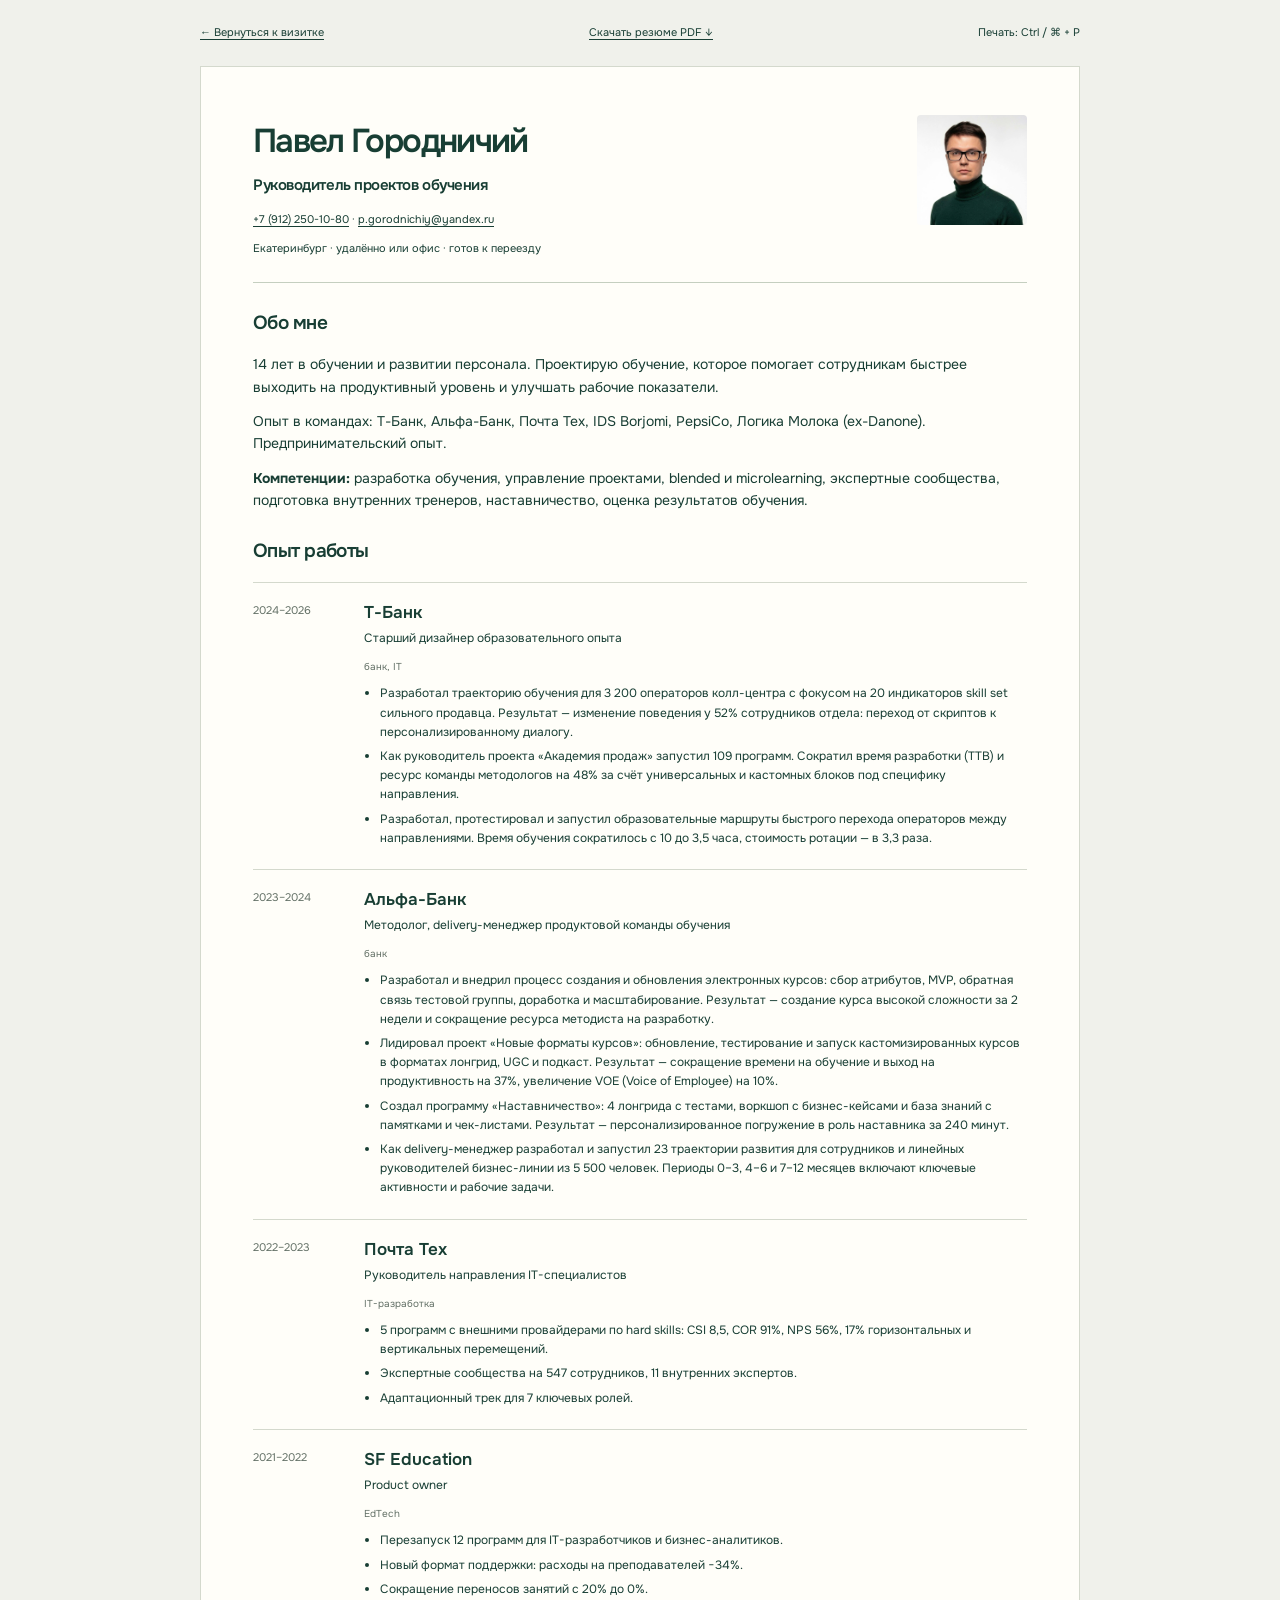
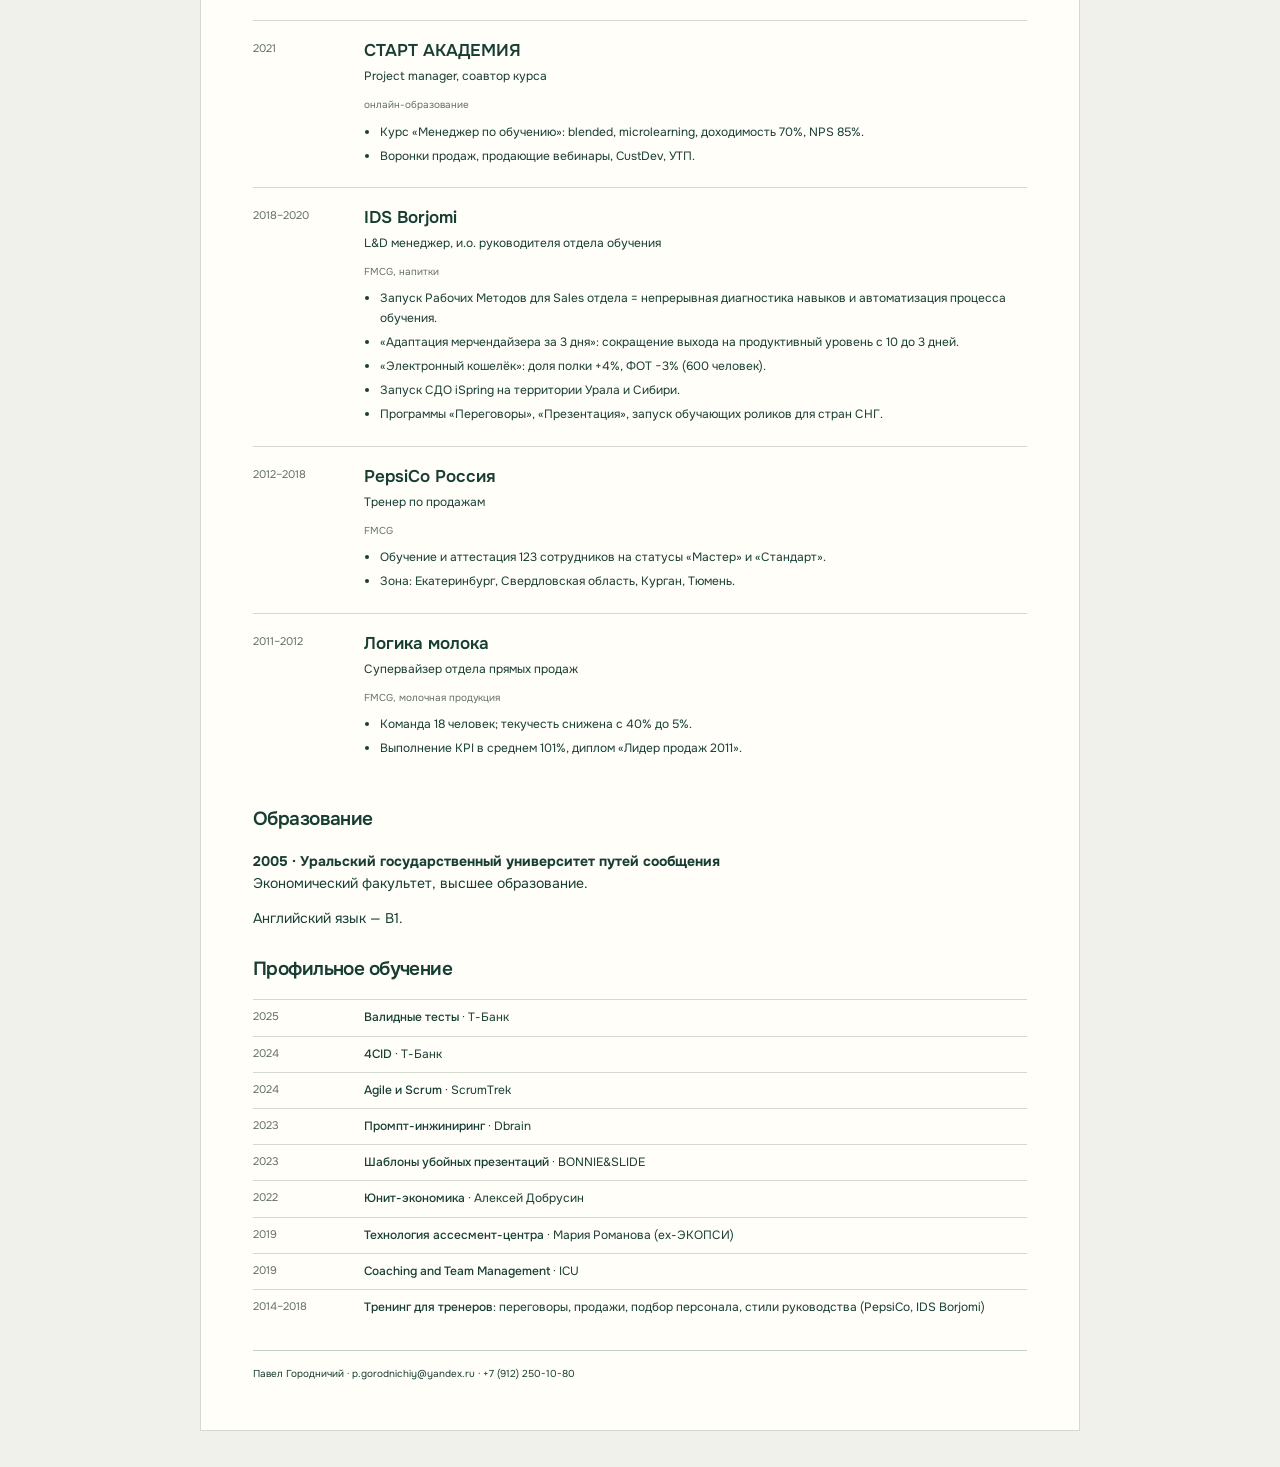
==== resume.html @ d32f5f25 "Publish Pavel Gorodnichiy portfolio" ====
<!doctype html><html lang="ru"><head><meta charset="utf-8"><meta name="viewport" content="width=device-width, initial-scale=1"><title>Резюме — Павел Городничий</title><link rel="icon" href="favicon.svg"><link rel="stylesheet" href="resume.css"></head><body>
<div class="toolbar"><a href="./">← Вернуться к визитке</a><a href="pavel-gorodnichiy-resume.pdf" download="Павел_Городничий_резюме.pdf">Скачать резюме PDF ↓</a><span>Печать: Ctrl / ⌘ + P</span></div>
<main><header><div><h1>Павел Городничий</h1><h2>Руководитель проектов обучения</h2><p class="contact"><a href="tel:+79122501080">+7 (912) 250-10-80</a> · <a href="mailto:p.gorodnichiy@yandex.ru">p.gorodnichiy@yandex.ru</a></p><p>Екатеринбург · удалённо или офис · готов к переезду</p></div><img src="photo.jpg" alt="Павел Городничий" width="110" height="110"></header>
<section><h2>Обо мне</h2><p>14 лет в обучении и развитии персонала. Проектирую обучение, которое помогает сотрудникам быстрее выходить на продуктивный уровень и улучшать рабочие показатели.</p><p>Опыт в командах: Т-Банк, Альфа-Банк, Почта Тех, IDS Borjomi, PepsiCo, Логика Молока (ex-Danone). Предпринимательский опыт.</p><p><strong>Компетенции:</strong> разработка обучения, управление проектами, blended и microlearning, экспертные сообщества, подготовка внутренних тренеров, наставничество, оценка результатов обучения.</p></section>
<section><h2>Опыт работы</h2><article class="career-item">
      <div class="career-head"><span class="career-date">2024–2026</span><span class="career-heading"><span class="company">Т-Банк</span><span class="career-role">Старший дизайнер образовательного опыта</span></span></div>
      <div class="career-content"><span class="sector">банк, IT</span><ul><li>Разработал траекторию обучения для 3 200 операторов колл-центра с фокусом на 20 индикаторов skill set сильного продавца. Результат — изменение поведения у 52% сотрудников отдела: переход от скриптов к персонализированному диалогу.</li>
<li>Как руководитель проекта «Академия продаж» запустил 109 программ. Сократил время разработки (TTB) и ресурс команды методологов на 48% за счёт универсальных и кастомных блоков под специфику направления.</li>
<li>Разработал, протестировал и запустил образовательные маршруты быстрого перехода операторов между направлениями. Время обучения сократилось с 10 до 3,5 часа, стоимость ротации — в 3,3 раза.</li></ul></div>
    </article>
<article class="career-item">
      <div class="career-head"><span class="career-date">2023–2024</span><span class="career-heading"><span class="company">Альфа-Банк</span><span class="career-role">Методолог, delivery-менеджер продуктовой команды обучения</span></span></div>
      <div class="career-content"><span class="sector">банк</span><ul><li>Разработал и внедрил процесс создания и обновления электронных курсов: сбор атрибутов, MVP, обратная связь тестовой группы, доработка и масштабирование. Результат — создание курса высокой сложности за 2 недели и сокращение ресурса методиста на разработку.</li>
<li>Лидировал проект «Новые форматы курсов»: обновление, тестирование и запуск кастомизированных курсов в форматах лонгрид, UGC и подкаст. Результат — сокращение времени на обучение и выход на продуктивность на 37%, увеличение VOE (Voice of Employee) на 10%.</li>
<li>Создал программу «Наставничество»: 4 лонгрида с тестами, воркшоп с бизнес-кейсами и база знаний с памятками и чек-листами. Результат — персонализированное погружение в роль наставника за 240 минут.</li>
<li>Как delivery-менеджер разработал и запустил 23 траектории развития для сотрудников и линейных руководителей бизнес-линии из 5 500 человек. Периоды 0–3, 4–6 и 7–12 месяцев включают ключевые активности и рабочие задачи.</li></ul></div>
    </article>
<article class="career-item">
      <div class="career-head"><span class="career-date">2022–2023</span><span class="career-heading"><span class="company">Почта Тех</span><span class="career-role">Руководитель направления IT-специалистов</span></span></div>
      <div class="career-content"><span class="sector">IT-разработка</span><ul><li>5 программ с внешними провайдерами по hard skills: CSI 8,5, COR 91%, NPS 56%, 17% горизонтальных и вертикальных перемещений.</li>
                    <li>Экспертные сообщества на 547 сотрудников, 11 внутренних экспертов.</li>
                    <li>Адаптационный трек для 7 ключевых ролей.</li></ul></div>
    </article>
<article class="career-item">
      <div class="career-head"><span class="career-date">2021–2022</span><span class="career-heading"><span class="company">SF Education</span><span class="career-role">Product owner</span></span></div>
      <div class="career-content"><span class="sector">EdTech</span><ul><li>Перезапуск 12 программ для IT-разработчиков и бизнес-аналитиков.</li>
                    <li>Новый формат поддержки: расходы на преподавателей −34%.</li>
                    <li>Сокращение переносов занятий с 20% до 0%.</li></ul></div>
    </article>
<article class="career-item">
      <div class="career-head"><span class="career-date">2021</span><span class="career-heading"><span class="company">СТАРТ АКАДЕМИЯ</span><span class="career-role">Project manager, соавтор курса</span></span></div>
      <div class="career-content"><span class="sector">онлайн-образование</span><ul><li>Курс «Менеджер по обучению»: blended, microlearning, доходимость 70%, NPS 85%.</li>
                    <li>Воронки продаж, продающие вебинары, CustDev, УТП.</li></ul></div>
    </article>
<article class="career-item">
      <div class="career-head"><span class="career-date">2018–2020</span><span class="career-heading"><span class="company">IDS Borjomi</span><span class="career-role">L&amp;D менеджер, и.о. руководителя отдела обучения</span></span></div>
      <div class="career-content"><span class="sector">FMCG, напитки</span><ul><li>Запуск Рабочих Методов для Sales отдела = непрерывная диагностика навыков и автоматизация процесса обучения.</li>
                    <li>«Адаптация мерчендайзера за 3 дня»: сокращение выхода на продуктивный уровень с 10 до 3 дней.</li>
                    <li>«Электронный кошелёк»: доля полки +4%, ФОТ −3% (600 человек).</li>
                    <li>Запуск СДО iSpring на территории Урала и Сибири.</li>
                    <li>Программы «Переговоры», «Презентация», запуск обучающих роликов для стран СНГ.</li></ul></div>
    </article>
<article class="career-item">
      <div class="career-head"><span class="career-date">2012–2018</span><span class="career-heading"><span class="company">PepsiCo Россия</span><span class="career-role">Тренер по продажам</span></span></div>
      <div class="career-content"><span class="sector">FMCG</span><ul><li>Обучение и аттестация 123 сотрудников на статусы «Мастер» и «Стандарт».</li>
                    <li>Зона: Екатеринбург, Свердловская область, Курган, Тюмень.</li></ul></div>
    </article>
<article class="career-item">
      <div class="career-head"><span class="career-date">2011–2012</span><span class="career-heading"><span class="company">Логика молока</span><span class="career-role">Супервайзер отдела прямых продаж</span></span></div>
      <div class="career-content"><span class="sector">FMCG, молочная продукция</span><ul><li>Команда 18 человек; текучесть снижена с 40% до 5%.</li>
                    <li>Выполнение KPI в среднем 101%, диплом «Лидер продаж 2011».</li></ul></div>
    </article></section>
<section><h2>Образование</h2><p><strong>2005 · Уральский государственный университет путей сообщения</strong><br>Экономический факультет, высшее образование.</p><p>Английский язык — B1.</p></section>
<section><h2>Профильное обучение</h2><ul class="training-list"><li><span>2025</span><div><strong>Валидные тесты</strong> · Т-Банк</div></li>
<li><span>2024</span><div><strong>4CID</strong> · Т-Банк</div></li>
<li><span>2024</span><div><strong>Agile и Scrum</strong> · ScrumTrek</div></li>
<li><span>2023</span><div><strong>Промпт-инжиниринг</strong> · Dbrain</div></li>
<li><span>2023</span><div><strong>Шаблоны убойных презентаций</strong> · BONNIE&SLIDE</div></li>
<li><span>2022</span><div><strong>Юнит-экономика</strong> · Алексей Добрусин</div></li>
<li><span>2019</span><div><strong>Технология ассесмент-центра</strong> · Мария Романова (ex-ЭКОПСИ)</div></li>
<li><span>2019</span><div><strong>Coaching and Team Management</strong> · ICU</div></li>
<li><span>2014–2018</span><div><strong>Тренинг для тренеров</strong>: переговоры, продажи, подбор персонала, стили руководства (PepsiCo, IDS Borjomi)</div></li></ul></section>
<footer>Павел Городничий · p.gorodnichiy@yandex.ru · +7 (912) 250-10-80</footer></main></body></html>
---- resume.css ----
@font-face{font-family:Onest;font-style:normal;font-weight:100 900;font-display:swap;src:url('onest-cyrillic.woff2') format('woff2');unicode-range:U+0301,U+0400-045F,U+0490-0491,U+04B0-04B1,U+2116}
@font-face{font-family:Onest;font-style:normal;font-weight:100 900;font-display:swap;src:url('onest-latin.woff2') format('woff2')}
*{box-sizing:border-box}body{margin:0;background:#f0f1eb;color:#183e34;font:14px/1.6 Onest,Arial,sans-serif}a{color:inherit;text-underline-offset:3px}h1,h2,p{margin:0}h1{font-size:33px;letter-spacing:-.05em;font-weight:600;line-height:1.15;margin-block:8px 12px}h2{font-size:19px;font-weight:600;letter-spacing:-.03em;margin-bottom:15px}p+p{margin-top:12px}.toolbar{max-width:920px;margin:24px auto;display:flex;justify-content:space-between;gap:18px;font-size:11px;padding-inline:20px}main{max-width:880px;margin:0 auto 36px;padding:48px 52px;background:#fffef9;border:1px solid #d4d9cd}header{display:flex;justify-content:space-between;gap:25px;border-bottom:1px solid #c5cfc0;padding-bottom:24px}header img{width:110px;height:110px;object-fit:cover;border-radius:4px}header h2{font-size:15px;margin-bottom:14px}.eyebrow{font-size:10px;letter-spacing:.13em}.contact,header p{font-size:11px}section{margin-top:25px}.career-item{padding:16px 0;border-top:1px solid #d4d9cd}.career-head{display:grid;grid-template-columns:95px 1fr;gap:16px}.career-date{font-size:11px;padding-top:3px;color:#647167}.career-heading{display:flex;flex-direction:column;gap:3px}.company{font-size:17px;font-weight:600}.career-role{font-size:12px}.career-content{margin:9px 0 0 111px;font-size:12px}.sector{font-size:10px;color:#647167}.career-content ul{padding-left:16px;margin:8px 0 0}.career-content li{margin-bottom:5px}.training-list{list-style:none;padding:0;margin:0}.training-list li{display:grid;grid-template-columns:95px 1fr;gap:16px;padding:8px 0;border-top:1px solid #d4d9cd;font-size:12px}.training-list li>span{font-size:11px;color:#647167}.training-list strong{font-weight:500}footer{border-top:1px solid #c5cfc0;font-size:10px;margin-top:25px;padding-top:15px}
@media(max-width:620px){main{margin:0;padding:25px 20px;border-inline:0}.toolbar{flex-direction:column;margin:18px auto;font-size:10px;gap:7px}header{gap:15px}header img{width:65px;height:65px}h1{font-size:24px}.career-head{grid-template-columns:1fr;gap:4px}.career-content{margin-left:0}.training-list li{grid-template-columns:60px 1fr;gap:14px}}
@media print{@page{size:A4;margin:13mm}body{background:#fff;color:#111;font-size:9pt;line-height:1.5}.toolbar{display:none}main{max-width:none;margin:0;padding:0;border:0;background:white}header{padding-bottom:14pt}header img{height:75pt;width:75pt}h1{font-size:23pt}header h2{font-size:11pt}h2{font-size:14pt;margin-bottom:10pt}section{margin-top:16pt}header p,.contact{font-size:8pt}.career-item{break-inside:avoid;padding-block:10pt}.career-head{grid-template-columns:65pt 1fr;gap:12pt}.career-date{font-size:8pt}.company{font-size:12pt}.career-role{font-size:9pt}.career-content{font-size:9pt;margin:6pt 0 0 77pt}.sector{font-size:7pt}.career-content li{margin-bottom:4pt}.training-list li{font-size:9pt;grid-template-columns:65pt 1fr;gap:12pt;padding-block:5pt;break-inside:avoid}.training-list li>span{font-size:8pt}a{text-decoration:none}footer{font-size:7pt;margin-top:16pt;padding-top:10pt}}
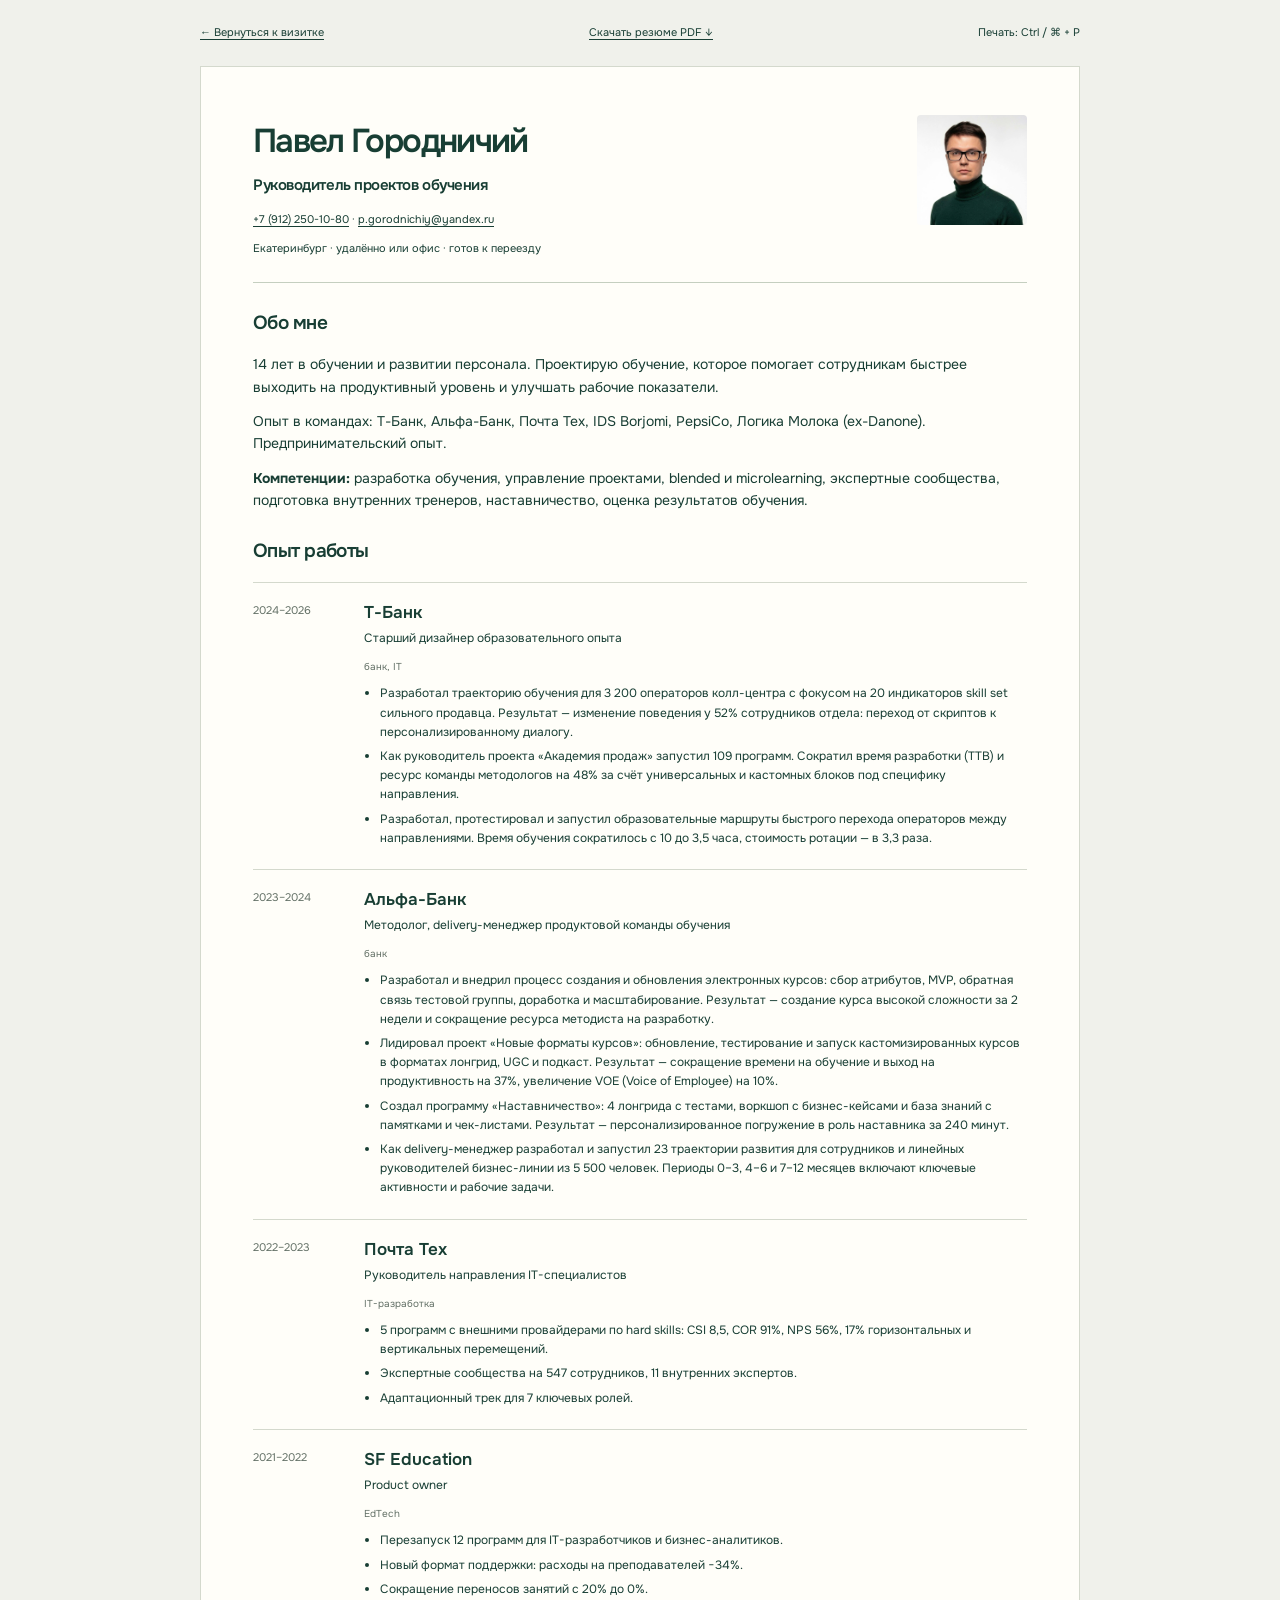
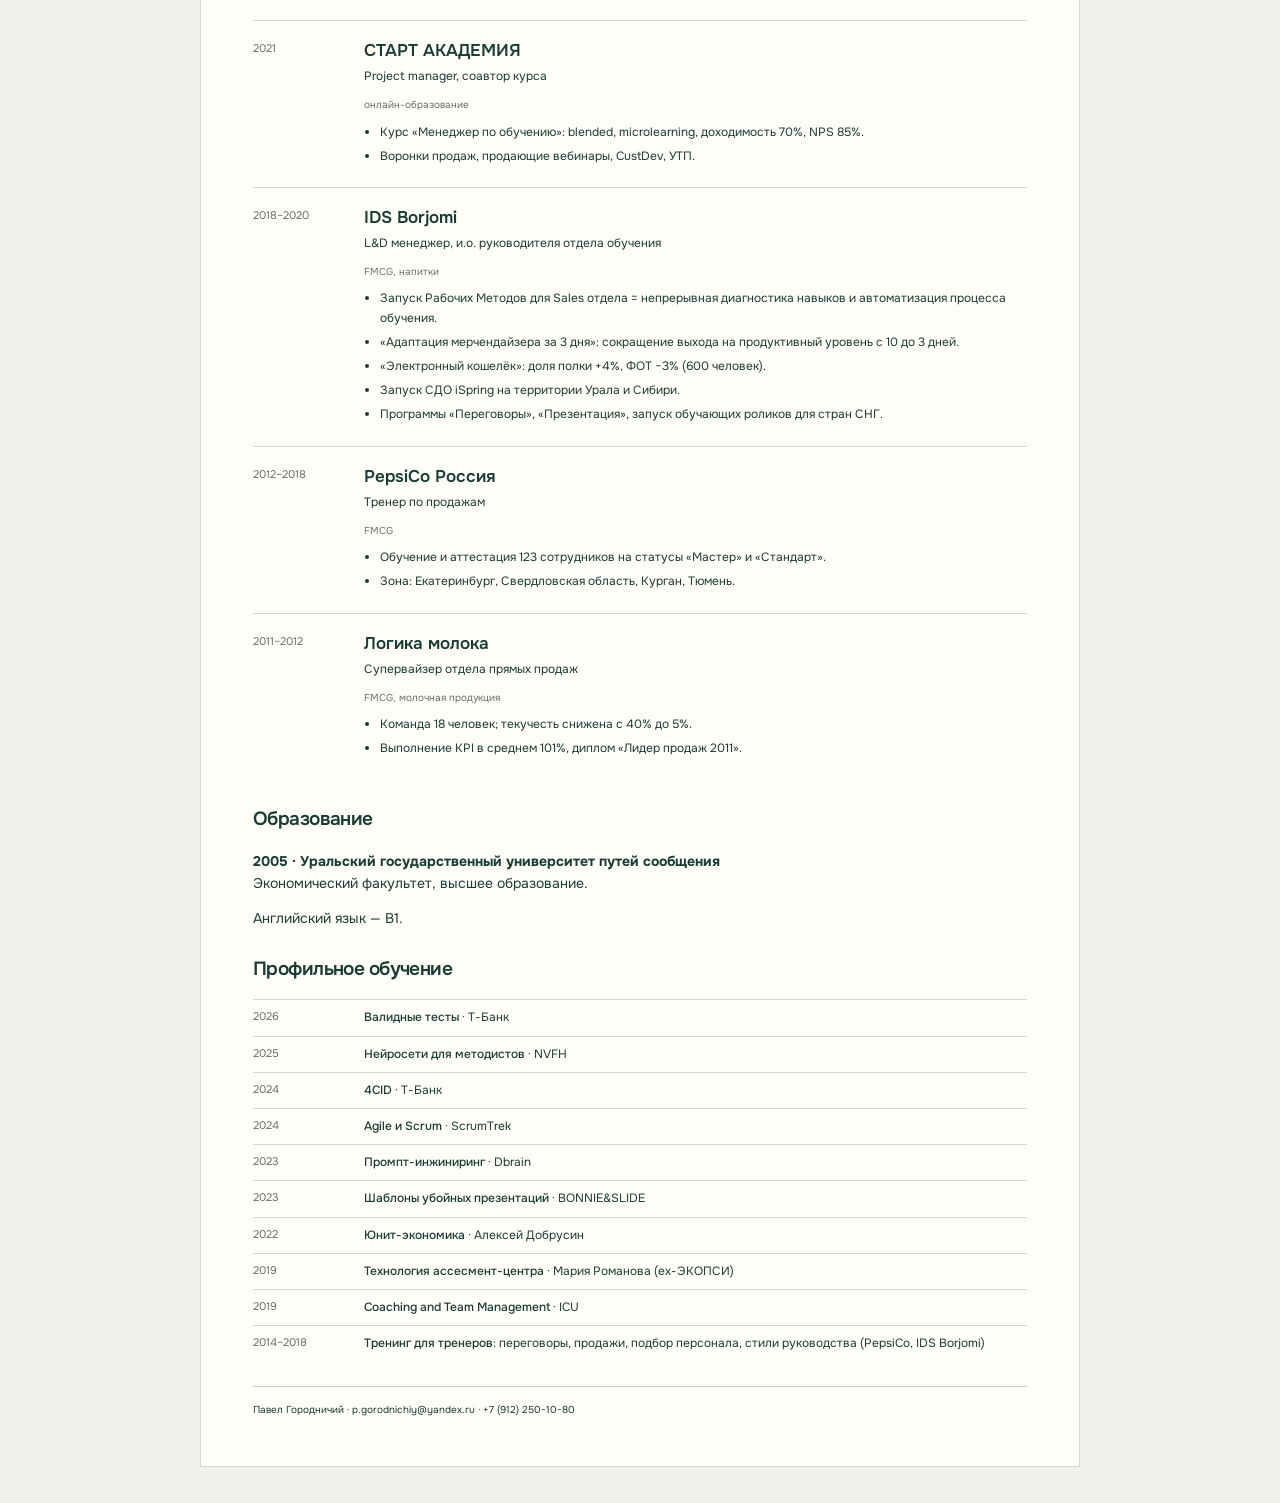
==== commit 6807adf2: "Update resume.html" ====
--- a/resume.html
+++ b/resume.html
@@ -51,7 +51,8 @@
                     <li>Выполнение KPI в среднем 101%, диплом «Лидер продаж 2011».</li></ul></div>
     </article></section>
 <section><h2>Образование</h2><p><strong>2005 · Уральский государственный университет путей сообщения</strong><br>Экономический факультет, высшее образование.</p><p>Английский язык — B1.</p></section>
-<section><h2>Профильное обучение</h2><ul class="training-list"><li><span>2025</span><div><strong>Валидные тесты</strong> · Т-Банк</div></li>
+<section><h2>Профильное обучение</h2><ul class="training-list"><li><span>2026</span><div><strong>Валидные тесты</strong> · Т-Банк</div></li>
+<li><span>2025</span><div><strong>Нейросети для методистов</strong> · NVFH</div></li>
 <li><span>2024</span><div><strong>4CID</strong> · Т-Банк</div></li>
 <li><span>2024</span><div><strong>Agile и Scrum</strong> · ScrumTrek</div></li>
 <li><span>2023</span><div><strong>Промпт-инжиниринг</strong> · Dbrain</div></li>
@@ -60,4 +61,4 @@
 <li><span>2019</span><div><strong>Технология ассесмент-центра</strong> · Мария Романова (ex-ЭКОПСИ)</div></li>
 <li><span>2019</span><div><strong>Coaching and Team Management</strong> · ICU</div></li>
 <li><span>2014–2018</span><div><strong>Тренинг для тренеров</strong>: переговоры, продажи, подбор персонала, стили руководства (PepsiCo, IDS Borjomi)</div></li></ul></section>
-<footer>Павел Городничий · p.gorodnichiy@yandex.ru · +7 (912) 250-10-80</footer></main></body></html>+<footer>Павел Городничий · p.gorodnichiy@yandex.ru · +7 (912) 250-10-80</footer></main></body></html>
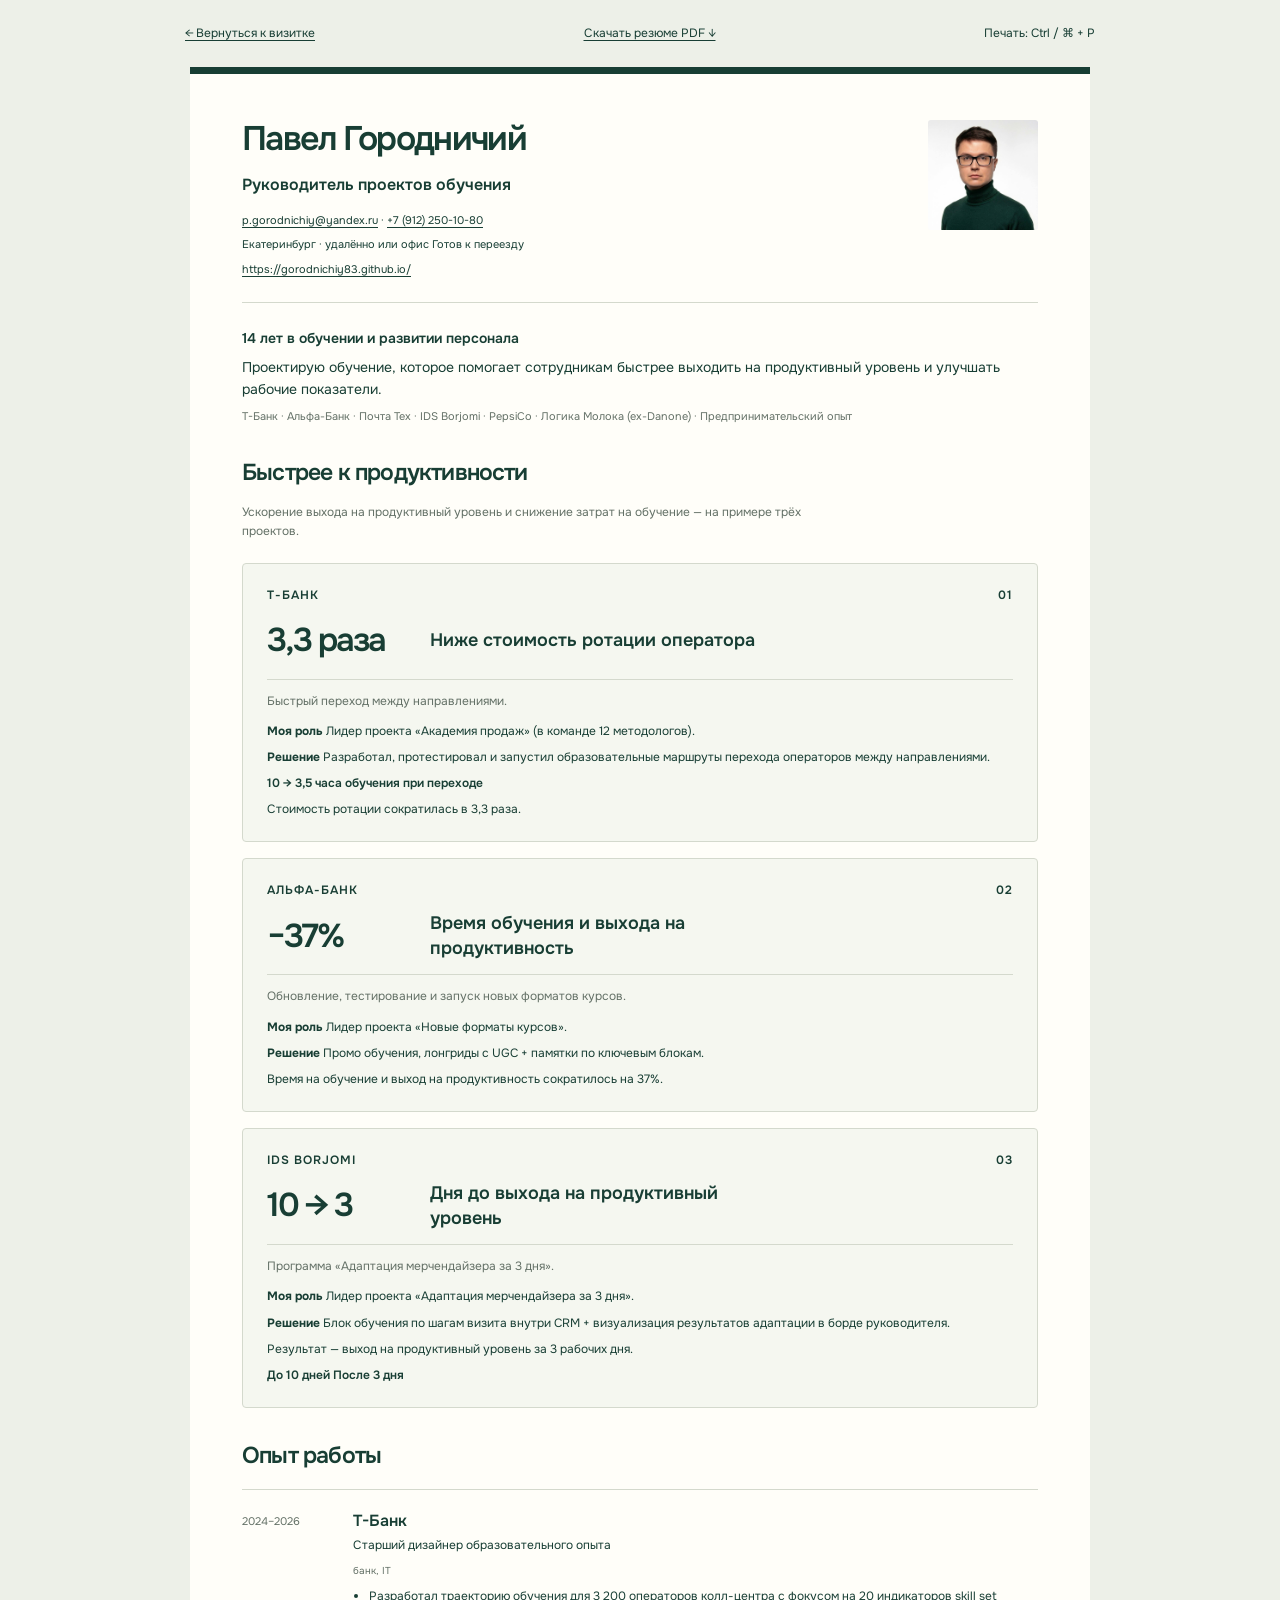
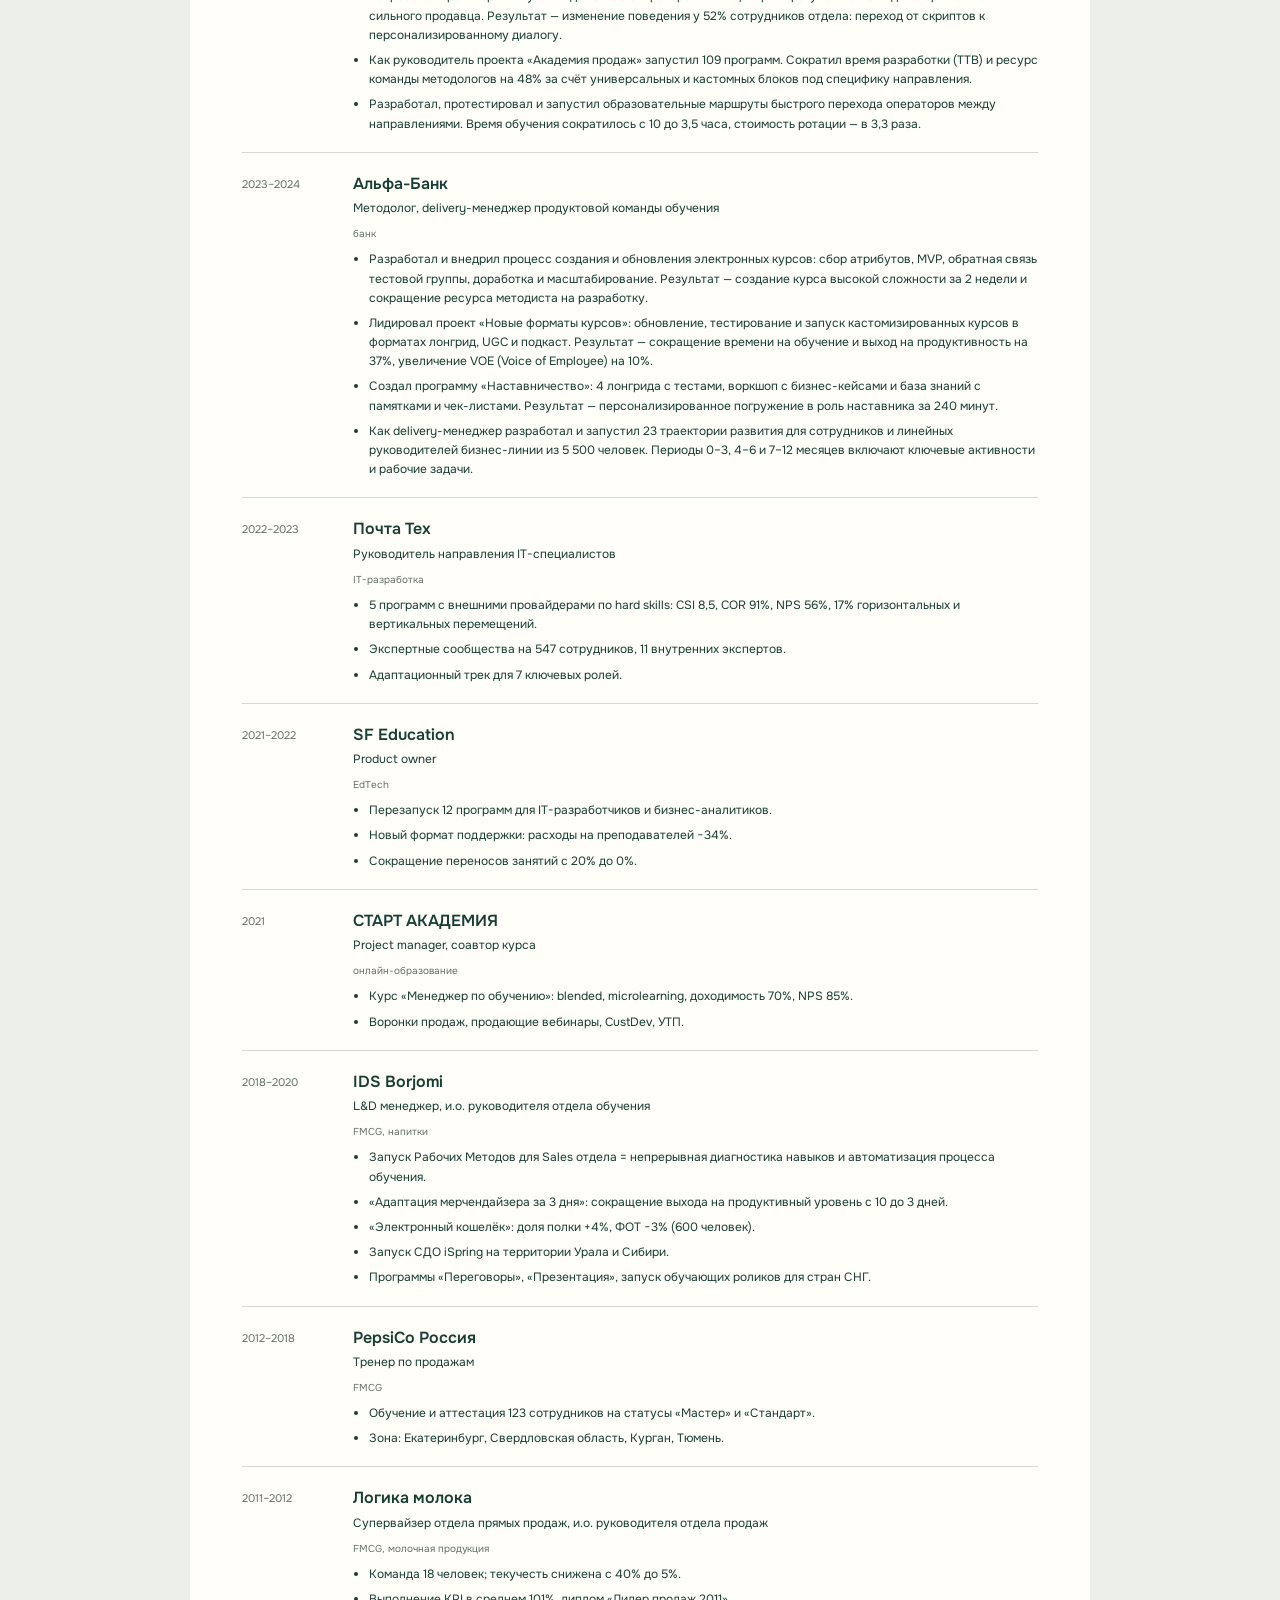
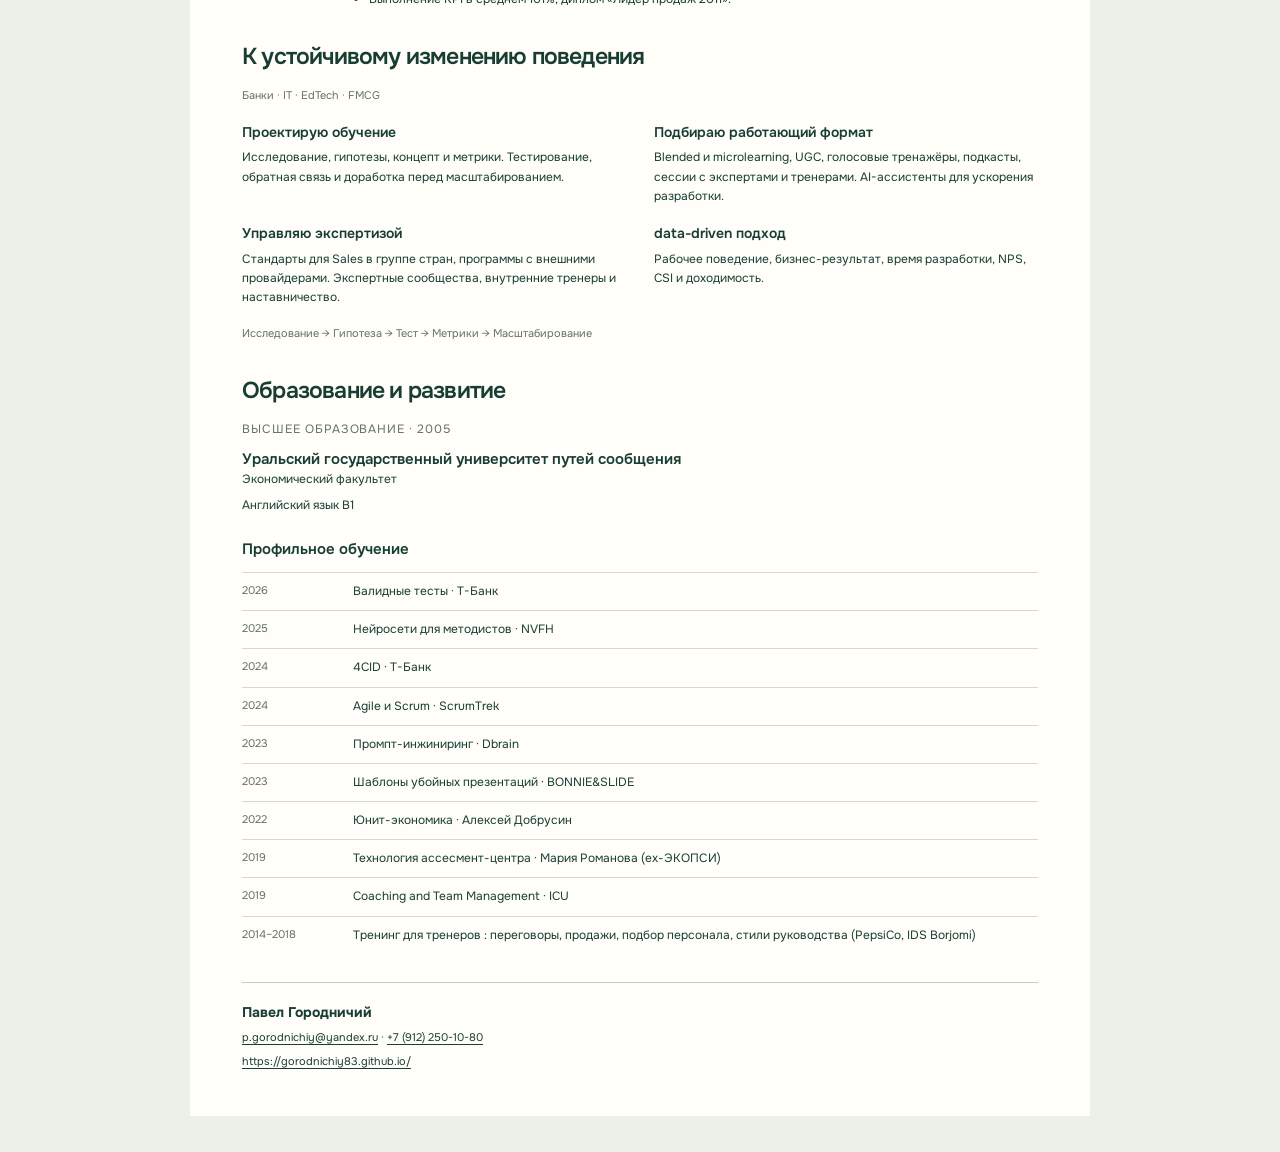
==== commit b9db008b: "Generate resume and PDF from the website content" ====
--- a/resume.html
+++ b/resume.html
@@ -1,64 +1,12 @@
-<!doctype html><html lang="ru"><head><meta charset="utf-8"><meta name="viewport" content="width=device-width, initial-scale=1"><title>Резюме — Павел Городничий</title><link rel="icon" href="favicon.svg"><link rel="stylesheet" href="resume.css"></head><body>
-<div class="toolbar"><a href="./">← Вернуться к визитке</a><a href="pavel-gorodnichiy-resume.pdf" download="Павел_Городничий_резюме.pdf">Скачать резюме PDF ↓</a><span>Печать: Ctrl / ⌘ + P</span></div>
-<main><header><div><h1>Павел Городничий</h1><h2>Руководитель проектов обучения</h2><p class="contact"><a href="tel:+79122501080">+7 (912) 250-10-80</a> · <a href="mailto:p.gorodnichiy@yandex.ru">p.gorodnichiy@yandex.ru</a></p><p>Екатеринбург · удалённо или офис · готов к переезду</p></div><img src="photo.jpg" alt="Павел Городничий" width="110" height="110"></header>
-<section><h2>Обо мне</h2><p>14 лет в обучении и развитии персонала. Проектирую обучение, которое помогает сотрудникам быстрее выходить на продуктивный уровень и улучшать рабочие показатели.</p><p>Опыт в командах: Т-Банк, Альфа-Банк, Почта Тех, IDS Borjomi, PepsiCo, Логика Молока (ex-Danone). Предпринимательский опыт.</p><p><strong>Компетенции:</strong> разработка обучения, управление проектами, blended и microlearning, экспертные сообщества, подготовка внутренних тренеров, наставничество, оценка результатов обучения.</p></section>
-<section><h2>Опыт работы</h2><article class="career-item">
-      <div class="career-head"><span class="career-date">2024–2026</span><span class="career-heading"><span class="company">Т-Банк</span><span class="career-role">Старший дизайнер образовательного опыта</span></span></div>
-      <div class="career-content"><span class="sector">банк, IT</span><ul><li>Разработал траекторию обучения для 3 200 операторов колл-центра с фокусом на 20 индикаторов skill set сильного продавца. Результат — изменение поведения у 52% сотрудников отдела: переход от скриптов к персонализированному диалогу.</li>
-<li>Как руководитель проекта «Академия продаж» запустил 109 программ. Сократил время разработки (TTB) и ресурс команды методологов на 48% за счёт универсальных и кастомных блоков под специфику направления.</li>
-<li>Разработал, протестировал и запустил образовательные маршруты быстрого перехода операторов между направлениями. Время обучения сократилось с 10 до 3,5 часа, стоимость ротации — в 3,3 раза.</li></ul></div>
-    </article>
-<article class="career-item">
-      <div class="career-head"><span class="career-date">2023–2024</span><span class="career-heading"><span class="company">Альфа-Банк</span><span class="career-role">Методолог, delivery-менеджер продуктовой команды обучения</span></span></div>
-      <div class="career-content"><span class="sector">банк</span><ul><li>Разработал и внедрил процесс создания и обновления электронных курсов: сбор атрибутов, MVP, обратная связь тестовой группы, доработка и масштабирование. Результат — создание курса высокой сложности за 2 недели и сокращение ресурса методиста на разработку.</li>
-<li>Лидировал проект «Новые форматы курсов»: обновление, тестирование и запуск кастомизированных курсов в форматах лонгрид, UGC и подкаст. Результат — сокращение времени на обучение и выход на продуктивность на 37%, увеличение VOE (Voice of Employee) на 10%.</li>
-<li>Создал программу «Наставничество»: 4 лонгрида с тестами, воркшоп с бизнес-кейсами и база знаний с памятками и чек-листами. Результат — персонализированное погружение в роль наставника за 240 минут.</li>
-<li>Как delivery-менеджер разработал и запустил 23 траектории развития для сотрудников и линейных руководителей бизнес-линии из 5 500 человек. Периоды 0–3, 4–6 и 7–12 месяцев включают ключевые активности и рабочие задачи.</li></ul></div>
-    </article>
-<article class="career-item">
-      <div class="career-head"><span class="career-date">2022–2023</span><span class="career-heading"><span class="company">Почта Тех</span><span class="career-role">Руководитель направления IT-специалистов</span></span></div>
-      <div class="career-content"><span class="sector">IT-разработка</span><ul><li>5 программ с внешними провайдерами по hard skills: CSI 8,5, COR 91%, NPS 56%, 17% горизонтальных и вертикальных перемещений.</li>
-                    <li>Экспертные сообщества на 547 сотрудников, 11 внутренних экспертов.</li>
-                    <li>Адаптационный трек для 7 ключевых ролей.</li></ul></div>
-    </article>
-<article class="career-item">
-      <div class="career-head"><span class="career-date">2021–2022</span><span class="career-heading"><span class="company">SF Education</span><span class="career-role">Product owner</span></span></div>
-      <div class="career-content"><span class="sector">EdTech</span><ul><li>Перезапуск 12 программ для IT-разработчиков и бизнес-аналитиков.</li>
-                    <li>Новый формат поддержки: расходы на преподавателей −34%.</li>
-                    <li>Сокращение переносов занятий с 20% до 0%.</li></ul></div>
-    </article>
-<article class="career-item">
-      <div class="career-head"><span class="career-date">2021</span><span class="career-heading"><span class="company">СТАРТ АКАДЕМИЯ</span><span class="career-role">Project manager, соавтор курса</span></span></div>
-      <div class="career-content"><span class="sector">онлайн-образование</span><ul><li>Курс «Менеджер по обучению»: blended, microlearning, доходимость 70%, NPS 85%.</li>
-                    <li>Воронки продаж, продающие вебинары, CustDev, УТП.</li></ul></div>
-    </article>
-<article class="career-item">
-      <div class="career-head"><span class="career-date">2018–2020</span><span class="career-heading"><span class="company">IDS Borjomi</span><span class="career-role">L&amp;D менеджер, и.о. руководителя отдела обучения</span></span></div>
-      <div class="career-content"><span class="sector">FMCG, напитки</span><ul><li>Запуск Рабочих Методов для Sales отдела = непрерывная диагностика навыков и автоматизация процесса обучения.</li>
-                    <li>«Адаптация мерчендайзера за 3 дня»: сокращение выхода на продуктивный уровень с 10 до 3 дней.</li>
-                    <li>«Электронный кошелёк»: доля полки +4%, ФОТ −3% (600 человек).</li>
-                    <li>Запуск СДО iSpring на территории Урала и Сибири.</li>
-                    <li>Программы «Переговоры», «Презентация», запуск обучающих роликов для стран СНГ.</li></ul></div>
-    </article>
-<article class="career-item">
-      <div class="career-head"><span class="career-date">2012–2018</span><span class="career-heading"><span class="company">PepsiCo Россия</span><span class="career-role">Тренер по продажам</span></span></div>
-      <div class="career-content"><span class="sector">FMCG</span><ul><li>Обучение и аттестация 123 сотрудников на статусы «Мастер» и «Стандарт».</li>
-                    <li>Зона: Екатеринбург, Свердловская область, Курган, Тюмень.</li></ul></div>
-    </article>
-<article class="career-item">
-      <div class="career-head"><span class="career-date">2011–2012</span><span class="career-heading"><span class="company">Логика молока</span><span class="career-role">Супервайзер отдела прямых продаж</span></span></div>
-      <div class="career-content"><span class="sector">FMCG, молочная продукция</span><ul><li>Команда 18 человек; текучесть снижена с 40% до 5%.</li>
-                    <li>Выполнение KPI в среднем 101%, диплом «Лидер продаж 2011».</li></ul></div>
-    </article></section>
-<section><h2>Образование</h2><p><strong>2005 · Уральский государственный университет путей сообщения</strong><br>Экономический факультет, высшее образование.</p><p>Английский язык — B1.</p></section>
-<section><h2>Профильное обучение</h2><ul class="training-list"><li><span>2026</span><div><strong>Валидные тесты</strong> · Т-Банк</div></li>
-<li><span>2025</span><div><strong>Нейросети для методистов</strong> · NVFH</div></li>
-<li><span>2024</span><div><strong>4CID</strong> · Т-Банк</div></li>
-<li><span>2024</span><div><strong>Agile и Scrum</strong> · ScrumTrek</div></li>
-<li><span>2023</span><div><strong>Промпт-инжиниринг</strong> · Dbrain</div></li>
-<li><span>2023</span><div><strong>Шаблоны убойных презентаций</strong> · BONNIE&SLIDE</div></li>
-<li><span>2022</span><div><strong>Юнит-экономика</strong> · Алексей Добрусин</div></li>
-<li><span>2019</span><div><strong>Технология ассесмент-центра</strong> · Мария Романова (ex-ЭКОПСИ)</div></li>
-<li><span>2019</span><div><strong>Coaching and Team Management</strong> · ICU</div></li>
-<li><span>2014–2018</span><div><strong>Тренинг для тренеров</strong>: переговоры, продажи, подбор персонала, стили руководства (PepsiCo, IDS Borjomi)</div></li></ul></section>
-<footer>Павел Городничий · p.gorodnichiy@yandex.ru · +7 (912) 250-10-80</footer></main></body></html>
+<!doctype html>
+<html lang="ru"><head><meta charset="utf-8"><meta name="viewport" content="width=device-width, initial-scale=1">
+<meta name="source-sha256" content="10a805d79ed33e03f51adaf5d9f46915acdaef06efcf8bb264c7e9a6ae5e0602"><title>Резюме — Павел Городничий</title>
+<link rel="stylesheet" href="resume.css"></head><body>
+<div class="toolbar"><a href="./">← Вернуться к визитке</a><a href="pavel-gorodnichiy-resume.pdf" download>Скачать резюме PDF ↓</a><span>Печать: Ctrl / ⌘ + P</span></div>
+<main><header><div><h1>Павел Городничий</h1><p class="position">Руководитель проектов обучения</p><p class="contacts"><a href="mailto:p.gorodnichiy@yandex.ru">p.gorodnichiy@yandex.ru</a> · <a href="tel:+79122501080">+7 (912) 250-10-80</a></p>
+<p>Екатеринбург · удалённо или офис Готов к переезду</p><p><a href="https://gorodnichiy83.github.io/">https://gorodnichiy83.github.io/</a></p></div><img src="photo.jpg" alt="Павел Городничий" width="110" height="110"></header>
+<div class="profile"><p class="experience">14 лет в обучении и развитии персонала</p><p>Проектирую обучение, которое помогает сотрудникам быстрее выходить на продуктивный уровень и улучшать рабочие показатели.</p>
+<p class="companies">Т-Банк · Альфа-Банк · Почта Тех · IDS Borjomi · PepsiCo · Логика Молока (ex-Danone) · Предпринимательский опыт</p></div>
+<section class="results"><h2>Быстрее к продуктивности</h2><p>Ускорение выхода на продуктивный уровень и снижение затрат на обучение — на примере трёх проектов.</p><div class="case-list"><article class="result-card"><div class="case-top"><span>Т-БАНК</span><span>01</span></div><div class="case-heading"><strong class="case-metric">3,3 раза</strong><h3>Ниже стоимость ротации оператора</h3></div><p class="case-summary">Быстрый переход между направлениями.</p><p class="paragraph"><strong>Моя роль</strong> Лидер проекта «Академия продаж» (в команде 12 методологов).</p><p class="paragraph"><strong>Решение</strong> Разработал, протестировал и запустил образовательные маршруты перехода операторов между направлениями.</p><p class="fact">10 → 3,5 часа обучения при переходе</p><p class="paragraph">Стоимость ротации сократилась в 3,3 раза.</p></article><article class="result-card"><div class="case-top"><span>АЛЬФА-БАНК</span><span>02</span></div><div class="case-heading"><strong class="case-metric">−37%</strong><h3>Время обучения и выхода на продуктивность</h3></div><p class="case-summary">Обновление, тестирование и запуск новых форматов курсов.</p><p class="paragraph"><strong>Моя роль</strong> Лидер проекта «Новые форматы курсов».</p><p class="paragraph"><strong>Решение</strong> Промо обучения, лонгриды с UGC + памятки по ключевым блокам.</p><p class="paragraph">Время на обучение и выход на продуктивность сократилось на 37%.</p></article><article class="result-card"><div class="case-top"><span>IDS BORJOMI</span><span>03</span></div><div class="case-heading"><strong class="case-metric">10 → 3</strong><h3>Дня до выхода на продуктивный уровень</h3></div><p class="case-summary">Программа «Адаптация мерчендайзера за 3 дня».</p><p class="paragraph"><strong>Моя роль</strong> Лидер проекта «Адаптация мерчендайзера за 3 дня».</p><p class="paragraph"><strong>Решение</strong> Блок обучения по шагам визита внутри CRM + визуализация результатов адаптации в борде руководителя.</p><p class="paragraph">Результат — выход на продуктивный уровень за 3 рабочих дня.</p><p class="fact">До 10 дней После 3 дня</p></article></div></section><section class="career"><h2>Опыт работы</h2><article class="career-item"><div class="career-head"><span class="career-date">2024–2026</span><div><h3>Т-Банк</h3><p class="career-role">Старший дизайнер образовательного опыта</p></div></div><div class="career-content"><p class="sector">банк, IT</p><ul><li>Разработал траекторию обучения для 3 200 операторов колл-центра с фокусом на 20 индикаторов skill set сильного продавца. Результат — изменение поведения у 52% сотрудников отдела: переход от скриптов к персонализированному диалогу.</li><li>Как руководитель проекта «Академия продаж» запустил 109 программ. Сократил время разработки (TTB) и ресурс команды методологов на 48% за счёт универсальных и кастомных блоков под специфику направления.</li><li>Разработал, протестировал и запустил образовательные маршруты быстрого перехода операторов между направлениями. Время обучения сократилось с 10 до 3,5 часа, стоимость ротации — в 3,3 раза.</li></ul></div></article><article class="career-item"><div class="career-head"><span class="career-date">2023–2024</span><div><h3>Альфа-Банк</h3><p class="career-role">Методолог, delivery-менеджер продуктовой команды обучения</p></div></div><div class="career-content"><p class="sector">банк</p><ul><li>Разработал и внедрил процесс создания и обновления электронных курсов: сбор атрибутов, MVP, обратная связь тестовой группы, доработка и масштабирование. Результат — создание курса высокой сложности за 2 недели и сокращение ресурса методиста на разработку.</li><li>Лидировал проект «Новые форматы курсов»: обновление, тестирование и запуск кастомизированных курсов в форматах лонгрид, UGC и подкаст. Результат — сокращение времени на обучение и выход на продуктивность на 37%, увеличение VOE (Voice of Employee) на 10%.</li><li>Создал программу «Наставничество»: 4 лонгрида с тестами, воркшоп с бизнес-кейсами и база знаний с памятками и чек-листами. Результат — персонализированное погружение в роль наставника за 240 минут.</li><li>Как delivery-менеджер разработал и запустил 23 траектории развития для сотрудников и линейных руководителей бизнес-линии из 5 500 человек. Периоды 0–3, 4–6 и 7–12 месяцев включают ключевые активности и рабочие задачи.</li></ul></div></article><article class="career-item"><div class="career-head"><span class="career-date">2022–2023</span><div><h3>Почта Тех</h3><p class="career-role">Руководитель направления IT-специалистов</p></div></div><div class="career-content"><p class="sector">IT-разработка</p><ul><li>5 программ с внешними провайдерами по hard skills: CSI 8,5, COR 91%, NPS 56%, 17% горизонтальных и вертикальных перемещений.</li><li>Экспертные сообщества на 547 сотрудников, 11 внутренних экспертов.</li><li>Адаптационный трек для 7 ключевых ролей.</li></ul></div></article><article class="career-item"><div class="career-head"><span class="career-date">2021–2022</span><div><h3>SF Education</h3><p class="career-role">Product owner</p></div></div><div class="career-content"><p class="sector">EdTech</p><ul><li>Перезапуск 12 программ для IT-разработчиков и бизнес-аналитиков.</li><li>Новый формат поддержки: расходы на преподавателей −34%.</li><li>Сокращение переносов занятий с 20% до 0%.</li></ul></div></article><article class="career-item"><div class="career-head"><span class="career-date">2021</span><div><h3>СТАРТ АКАДЕМИЯ</h3><p class="career-role">Project manager, соавтор курса</p></div></div><div class="career-content"><p class="sector">онлайн-образование</p><ul><li>Курс «Менеджер по обучению»: blended, microlearning, доходимость 70%, NPS 85%.</li><li>Воронки продаж, продающие вебинары, CustDev, УТП.</li></ul></div></article><article class="career-item"><div class="career-head"><span class="career-date">2018–2020</span><div><h3>IDS Borjomi</h3><p class="career-role">L&amp;D менеджер, и.о. руководителя отдела обучения</p></div></div><div class="career-content"><p class="sector">FMCG, напитки</p><ul><li>Запуск Рабочих Методов для Sales отдела = непрерывная диагностика навыков и автоматизация процесса обучения.</li><li>«Адаптация мерчендайзера за 3 дня»: сокращение выхода на продуктивный уровень с 10 до 3 дней.</li><li>«Электронный кошелёк»: доля полки +4%, ФОТ −3% (600 человек).</li><li>Запуск СДО iSpring на территории Урала и Сибири.</li><li>Программы «Переговоры», «Презентация», запуск обучающих роликов для стран СНГ.</li></ul></div></article><article class="career-item"><div class="career-head"><span class="career-date">2012–2018</span><div><h3>PepsiCo Россия</h3><p class="career-role">Тренер по продажам</p></div></div><div class="career-content"><p class="sector">FMCG</p><ul><li>Обучение и аттестация 123 сотрудников на статусы «Мастер» и «Стандарт».</li><li>Зона: Екатеринбург, Свердловская область, Курган, Тюмень.</li></ul></div></article><article class="career-item"><div class="career-head"><span class="career-date">2011–2012</span><div><h3>Логика молока</h3><p class="career-role">Супервайзер отдела прямых продаж, и.о. руководителя отдела продаж</p></div></div><div class="career-content"><p class="sector">FMCG, молочная продукция</p><ul><li>Команда 18 человек; текучесть снижена с 40% до 5%.</li><li>Выполнение KPI в среднем 101%, диплом «Лидер продаж 2011».</li></ul></div></article></section><section class="approach"><h2>К устойчивому изменению поведения</h2><p class="industries">Банки · IT · EdTech · FMCG</p><div class="expertise"><article><h3>Проектирую обучение</h3><p>Исследование, гипотезы, концепт и метрики. Тестирование, обратная связь и доработка перед масштабированием.</p></article><article><h3>Подбираю работающий формат</h3><p>Blended и microlearning, UGC, голосовые тренажёры, подкасты, сессии с экспертами и тренерами. AI-ассистенты для ускорения разработки.</p></article><article><h3>Управляю экспертизой</h3><p>Стандарты для Sales в группе стран, программы с внешними провайдерами. Экспертные сообщества, внутренние тренеры и наставничество.</p></article><article><h3>data-driven подход</h3><p>Рабочее поведение, бизнес-результат, время разработки, NPS, CSI и доходимость.</p></article></div><p class="method">Исследование → Гипотеза → Тест → Метрики → Масштабирование</p></section><section class="education"><h2>Образование и развитие</h2><p class="eyebrow">ВЫСШЕЕ ОБРАЗОВАНИЕ · 2005</p><h3>Уральский государственный университет путей сообщения</h3><p>Экономический факультет</p><p>Английский язык B1</p><h3 class="training-heading">Профильное обучение</h3><ul class="training-list"><li><span>2026</span><p>Валидные тесты · Т-Банк</p></li><li><span>2025</span><p>Нейросети для методистов · NVFH</p></li><li><span>2024</span><p>4CID · Т-Банк</p></li><li><span>2024</span><p>Agile и Scrum · ScrumTrek</p></li><li><span>2023</span><p>Промпт-инжиниринг · Dbrain</p></li><li><span>2023</span><p>Шаблоны убойных презентаций · BONNIE&amp;SLIDE</p></li><li><span>2022</span><p>Юнит-экономика · Алексей Добрусин</p></li><li><span>2019</span><p>Технология ассесмент-центра · Мария Романова (ex-ЭКОПСИ)</p></li><li><span>2019</span><p>Coaching and Team Management · ICU</p></li><li><span>2014–2018</span><p>Тренинг для тренеров : переговоры, продажи, подбор персонала, стили руководства (PepsiCo, IDS Borjomi)</p></li></ul></section>
+<footer><strong>Павел Городничий</strong><p><a href="mailto:p.gorodnichiy@yandex.ru">p.gorodnichiy@yandex.ru</a> · <a href="tel:+79122501080">+7 (912) 250-10-80</a></p><a href="https://gorodnichiy83.github.io/">https://gorodnichiy83.github.io/</a></footer>
+</main></body></html>
--- a/resume.css
+++ b/resume.css
@@ -1,5 +1,56 @@
-@font-face{font-family:Onest;font-style:normal;font-weight:100 900;font-display:swap;src:url('onest-cyrillic.woff2') format('woff2');unicode-range:U+0301,U+0400-045F,U+0490-0491,U+04B0-04B1,U+2116}
-@font-face{font-family:Onest;font-style:normal;font-weight:100 900;font-display:swap;src:url('onest-latin.woff2') format('woff2')}
-*{box-sizing:border-box}body{margin:0;background:#f0f1eb;color:#183e34;font:14px/1.6 Onest,Arial,sans-serif}a{color:inherit;text-underline-offset:3px}h1,h2,p{margin:0}h1{font-size:33px;letter-spacing:-.05em;font-weight:600;line-height:1.15;margin-block:8px 12px}h2{font-size:19px;font-weight:600;letter-spacing:-.03em;margin-bottom:15px}p+p{margin-top:12px}.toolbar{max-width:920px;margin:24px auto;display:flex;justify-content:space-between;gap:18px;font-size:11px;padding-inline:20px}main{max-width:880px;margin:0 auto 36px;padding:48px 52px;background:#fffef9;border:1px solid #d4d9cd}header{display:flex;justify-content:space-between;gap:25px;border-bottom:1px solid #c5cfc0;padding-bottom:24px}header img{width:110px;height:110px;object-fit:cover;border-radius:4px}header h2{font-size:15px;margin-bottom:14px}.eyebrow{font-size:10px;letter-spacing:.13em}.contact,header p{font-size:11px}section{margin-top:25px}.career-item{padding:16px 0;border-top:1px solid #d4d9cd}.career-head{display:grid;grid-template-columns:95px 1fr;gap:16px}.career-date{font-size:11px;padding-top:3px;color:#647167}.career-heading{display:flex;flex-direction:column;gap:3px}.company{font-size:17px;font-weight:600}.career-role{font-size:12px}.career-content{margin:9px 0 0 111px;font-size:12px}.sector{font-size:10px;color:#647167}.career-content ul{padding-left:16px;margin:8px 0 0}.career-content li{margin-bottom:5px}.training-list{list-style:none;padding:0;margin:0}.training-list li{display:grid;grid-template-columns:95px 1fr;gap:16px;padding:8px 0;border-top:1px solid #d4d9cd;font-size:12px}.training-list li>span{font-size:11px;color:#647167}.training-list strong{font-weight:500}footer{border-top:1px solid #c5cfc0;font-size:10px;margin-top:25px;padding-top:15px}
-@media(max-width:620px){main{margin:0;padding:25px 20px;border-inline:0}.toolbar{flex-direction:column;margin:18px auto;font-size:10px;gap:7px}header{gap:15px}header img{width:65px;height:65px}h1{font-size:24px}.career-head{grid-template-columns:1fr;gap:4px}.career-content{margin-left:0}.training-list li{grid-template-columns:60px 1fr;gap:14px}}
-@media print{@page{size:A4;margin:13mm}body{background:#fff;color:#111;font-size:9pt;line-height:1.5}.toolbar{display:none}main{max-width:none;margin:0;padding:0;border:0;background:white}header{padding-bottom:14pt}header img{height:75pt;width:75pt}h1{font-size:23pt}header h2{font-size:11pt}h2{font-size:14pt;margin-bottom:10pt}section{margin-top:16pt}header p,.contact{font-size:8pt}.career-item{break-inside:avoid;padding-block:10pt}.career-head{grid-template-columns:65pt 1fr;gap:12pt}.career-date{font-size:8pt}.company{font-size:12pt}.career-role{font-size:9pt}.career-content{font-size:9pt;margin:6pt 0 0 77pt}.sector{font-size:7pt}.career-content li{margin-bottom:4pt}.training-list li{font-size:9pt;grid-template-columns:65pt 1fr;gap:12pt;padding-block:5pt;break-inside:avoid}.training-list li>span{font-size:8pt}a{text-decoration:none}footer{font-size:7pt;margin-top:16pt;padding-top:10pt}}
+@font-face{font-family:Onest;font-style:normal;font-weight:400;font-display:swap;src:url('onest-regular.ttf') format('truetype')}
+@font-face{font-family:Onest;font-style:normal;font-weight:600;font-display:swap;src:url('onest-semibold.ttf') format('truetype')}
+@font-face{font-family:Onest;font-style:normal;font-weight:700;font-display:swap;src:url('onest-bold.ttf') format('truetype')}
+*{box-sizing:border-box}
+body{margin:0;background:#edf0e8;color:#183e34;font:14px/1.6 Onest,Arial,sans-serif}
+a{color:inherit;text-underline-offset:3px;overflow-wrap:anywhere}
+h1,h2,h3,p{margin:0}
+h1{font-size:34px;font-weight:600;letter-spacing:-.05em;line-height:1.12;margin-bottom:14px}
+h2{font-size:23px;font-weight:600;letter-spacing:-.035em;line-height:1.25;margin-bottom:15px}
+h3{font-size:16px;font-weight:600;line-height:1.4}
+p+p{margin-top:7px}
+.toolbar{max-width:950px;margin:24px auto;display:flex;justify-content:space-between;gap:18px;font-size:12px;padding-inline:20px}
+main{max-width:900px;margin:0 auto 36px;padding:46px 52px;background:#fffef9;border-top:7px solid #183e34}
+header{display:flex;justify-content:space-between;gap:28px;padding-bottom:23px;border-bottom:1px solid #d4d9cd}
+header>div{min-width:0}
+header img{width:110px;height:110px;object-fit:cover;border-radius:3px;flex-shrink:0}
+header p{font-size:11px}
+header .position{font-size:16px;font-weight:600;margin-bottom:14px}
+.profile{margin-top:24px}
+.experience{font-weight:600}
+.companies{font-size:11px;color:#647167}
+section{margin-top:34px}
+.results>p{max-width:570px;font-size:12px;color:#647167}
+.case-list{margin-top:21px}
+.result-card{padding:22px 24px;border:1px solid #d4d9cd;border-radius:4px;margin-top:16px;background:#f5f7f0}
+.case-top{display:flex;justify-content:space-between;font-size:12px;letter-spacing:.08em;font-weight:600}
+.case-heading{display:flex;align-items:center;gap:28px;margin:9px 0 12px;padding-bottom:12px;border-bottom:1px solid #d4d9cd}
+.case-metric{font-size:33px;font-weight:600;letter-spacing:-.06em;white-space:nowrap;min-width:135px}
+.case-heading h3{font-size:18px;max-width:340px}
+.case-summary{font-size:12px;color:#647167;margin-bottom:11px}
+.result-card p{font-size:12px}
+.result-card .fact{font-weight:600}
+.career-item{padding-top:20px;margin-top:18px;border-top:1px solid #d4d9cd}
+.career-head{display:grid;grid-template-columns:95px 1fr;gap:16px}
+.career-date{font-size:11px;padding-top:3px;color:#647167}
+.career-role{font-size:12px;margin-top:4px}
+.career-content{margin:8px 0 0 111px;font-size:12px}
+.sector{font-size:10px;color:#647167}
+.career-content ul{padding-left:16px;margin:8px 0 0}
+.career-content li{margin-bottom:6px;overflow-wrap:break-word}
+.industries,.method{font-size:11px;color:#647167}
+.expertise{display:grid;grid-template-columns:1fr 1fr;gap:18px 28px;margin:18px 0}
+.expertise h3{font-size:14px;margin-bottom:6px}
+.expertise p{font-size:12px}
+.eyebrow{font-size:10px;letter-spacing:.08em;color:#647167;margin-bottom:9px}
+.education>h3{font-size:15px;margin-top:8px}
+.education>p{font-size:12px}
+.education .training-heading{margin-top:24px}
+.training-list{list-style:none;padding:0;margin:12px 0 0}
+.training-list li{display:grid;grid-template-columns:95px 1fr;gap:16px;padding:9px 0;border-top:1px solid #d4d9cd;font-size:12px}
+.training-list li>span{font-size:11px;color:#647167}
+footer{border-top:1px solid #c5cfc0;font-size:11px;margin-top:28px;padding-top:18px}
+footer strong{font-size:14px}
+footer p{margin:6px 0}
+@media(max-width:620px){main{margin:0;padding:25px 20px}.toolbar{flex-direction:column;margin:18px auto;font-size:11px;gap:7px}header{gap:15px}header img{width:65px;height:65px}h1{font-size:26px}header .position{font-size:14px}.case-heading{flex-direction:column;align-items:flex-start;gap:8px}.case-heading h3{font-size:17px}.result-card{padding:19px 18px}.case-metric{font-size:31px}.career-head{grid-template-columns:1fr;gap:4px}.career-content{margin-left:0}.training-list li{grid-template-columns:62px 1fr;gap:14px}.expertise{grid-template-columns:1fr}.method{line-height:1.9}}
+@media print{@page{size:A4;margin:13mm}body{background:#fff;color:#111;font-size:9pt;line-height:1.5}.toolbar{display:none}main{max-width:none;margin:0;padding:0;border:0;background:white}header{padding-bottom:14pt}header img{height:70pt;width:70pt}h1{font-size:23pt}header .position{font-size:11pt}h2{font-size:15pt;margin-bottom:10pt}h3{font-size:11pt;break-after:avoid}section{margin-top:18pt}header p{font-size:8pt}.profile{margin-top:12pt}.companies{font-size:8pt}.result-card{padding:12pt 14pt;margin-top:12pt;break-inside:avoid;background:white}.case-heading{margin:5pt 0 8pt;padding-bottom:8pt;gap:20pt}.case-heading h3{font-size:12pt}.case-metric{font-size:23pt;min-width:95pt}.result-card p,.case-summary{font-size:8.5pt}.case-top{font-size:9pt}.career{break-before:page}.career-item{padding-top:11pt;margin-top:10pt}.career-head{grid-template-columns:65pt 1fr;gap:12pt;break-after:avoid}.career-date{font-size:8pt}.career-role{font-size:9pt}.career-content{font-size:9pt;margin:6pt 0 0 77pt}.sector{font-size:7pt}.career-content li{margin-bottom:4pt;orphans:2;widows:2}.approach{break-before:page}.expertise{gap:13pt 20pt}.expertise h3{font-size:10pt}.expertise p{font-size:8.5pt}.training-list li{font-size:9pt;grid-template-columns:65pt 1fr;gap:12pt;padding-block:5pt;break-inside:avoid}.training-list li>span{font-size:8pt}a{text-decoration:none}footer{font-size:8pt;margin-top:16pt;padding-top:10pt}}
